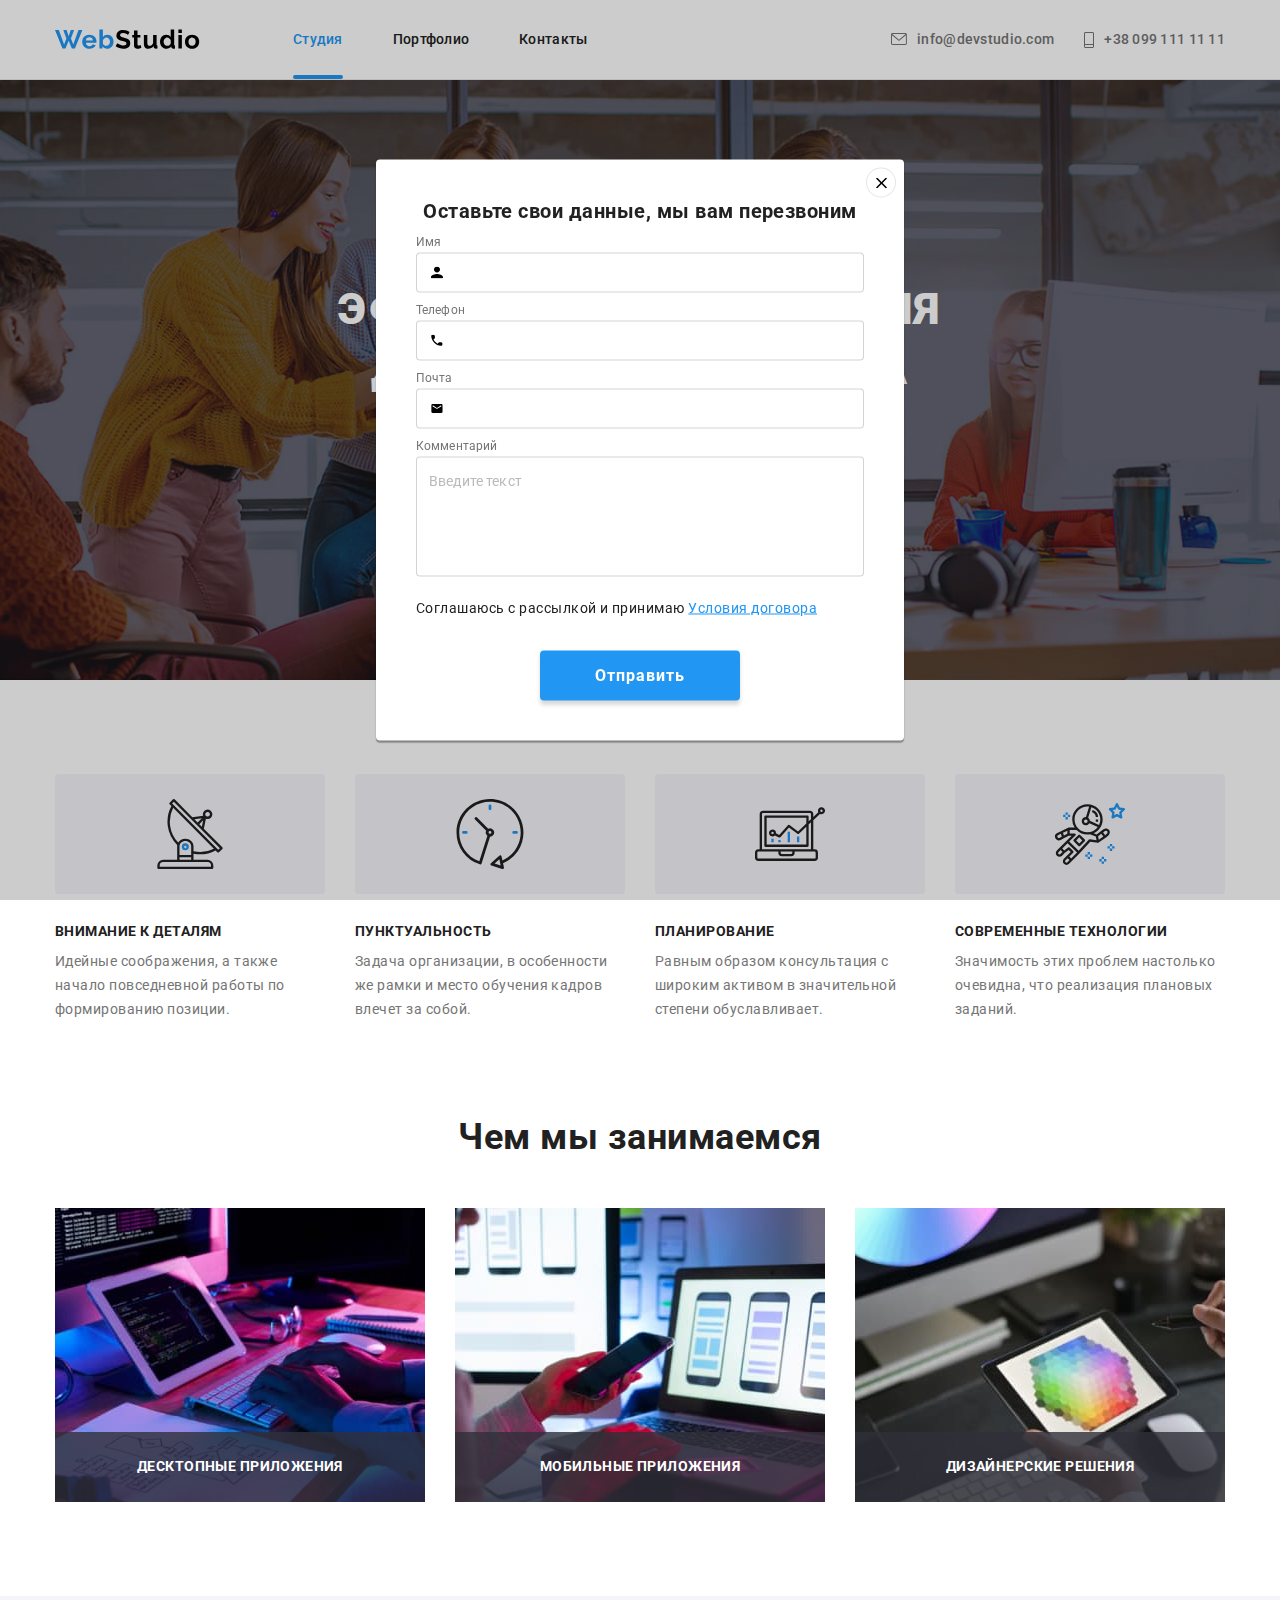
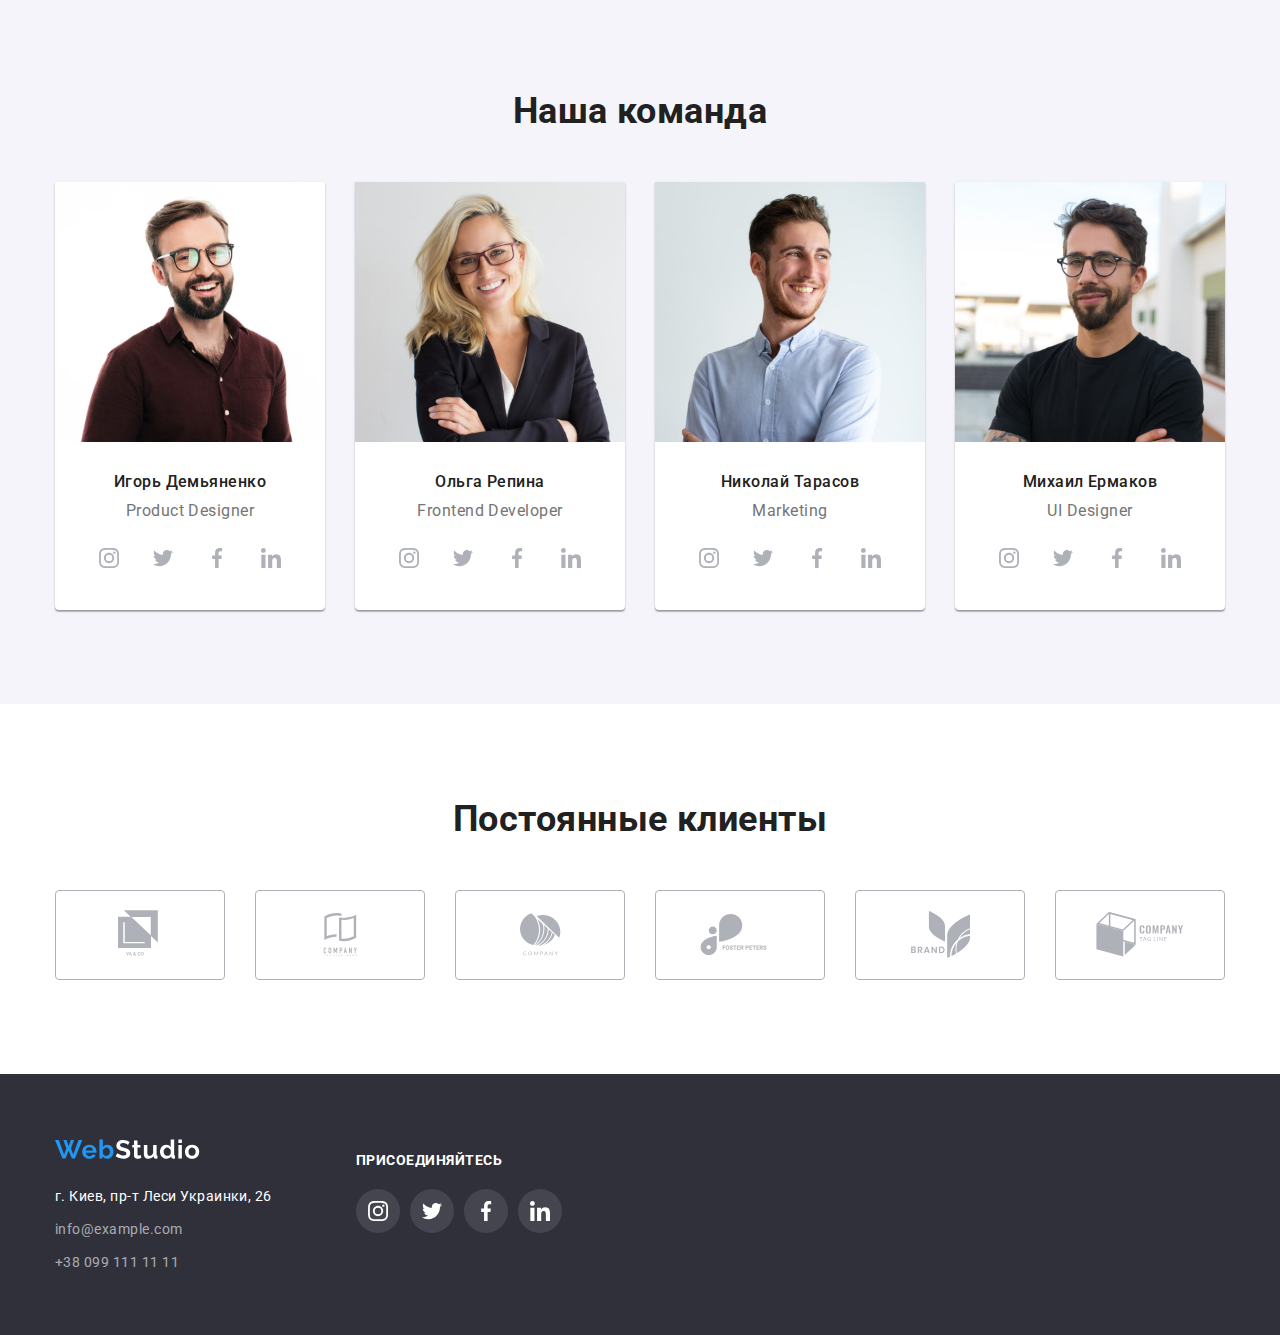
==== index.html @ e1941535 "вставил свгшки с фокусами и транзишинами" ====
<!DOCTYPE html>
<html lang="ru">
<!--HEAD-->

<head>

  <meta charset="UTF-8">
  <meta http-equiv="X-UA-Compatible" content="IE=edge">
  <meta name="viewport" content="width=device-width, initial-scale=1.0">
  <title>WebStudio</title>
  <link rel="preconnect" href="https://fonts.googleapis.com">
  <link rel="preconnect" href="https://fonts.gstatic.com" crossorigin>
  <link href="https://fonts.googleapis.com/css2?family=Raleway:wght@700&family=Roboto:wght@400;500;700;900&display=swap"
    rel="stylesheet">
  <link rel="stylesheet" href="https://cdnjs.cloudflare.com/ajax/libs/modern-normalize/1.1.0/modern-normalize.min.css">

  <link rel="stylesheet" href="./CSS/styles.css">
</head>

<body class="body">
  <!-- HEADER-->
  <header class="page-header">
    <div class="container page-header-container">

      <nav class="page-nav">

        <a class="link-logo" href="./index.html">
          <svg class="logo" width="145" height="31">
            <use href="./images/icons.svg#logo_header"></use>
          </svg>
        </a>
        <ul class="menu list">
          <li class="menu-item">
            <a class="menu-link link active" href="">Студия</a>
          </li>
          <li class="menu-item">
            <a class="menu-link link" href="./portfolio.html">Портфолио</a>
          </li>
          <li class="menu-item">
            <a class="menu-link link" href="">Контакты</a>
          </li>
        </ul>
      </nav>

      <ul class="list list-contacts">
        <li><a class="link link-mail" href="mailto:info@devstudio.com">
            <svg class="mail-icon" width="16" height="12">
              <use href="./images/icons.svg#mail_icon">
              </use>
            </svg> info@devstudio.com</a></li>
        <li><a class="link link-tel" href="tel:+380991111111">
            <svg class="tel-icon" width="10" height="16">
              <use href="./images/icons.svg#tel_icon">

              </use>
            </svg> +38 099 111 11 11</a></li>
      </ul>

    </div>
  </header>
  <!-- Main-->
  <main>
    <!-- HERO-->
    <section class="hero-section">
      <div class="container hero-container">
        <h1 class="hero-title">Эффективные решения<br> для вашего бизнеса</h1>
        <button class="modal-btn" type="button" data-modal-open>Заказать услугу</button>
      </div>
    </section>
    <!-- Особенности(features)-->
    <section class="section features">
      <div class="container features-container">
        <h2 class=" features-title">Особенности</h2>
        <ul class="list features-list">
          <li class="features-list-item">
            <div class="features-list-box">
              <svg width="70" height="70">
                <use href="./images/icons.svg#antenna">

                </use>
              </svg>
            </div>
            <h3 class="features-list-title">
              Внимание к деталям
            </h3>
            <p class="features-list-text">Идейные соображения, а также начало повседневной работы по формированию
              позиции.
            </p>
          </li>
          <li class="features-list-item">
            <div class="features-list-box">
              <svg width="70" height="70">
                <use href="./images/icons.svg#clock">

                </use>
              </svg>
            </div>
            <h3 class="features-list-title">
              Пунктуальность
            </h3>
            <p class="features-list-text">Задача организации, в особенности же рамки и место обучения кадров влечет за
              собой.</p>
          </li>
          <li class="features-list-item">
            <div class="features-list-box">
              <svg width="70" height="70">
                <use href="./images/icons.svg#diagram">

                </use>
              </svg>
            </div>
            <h3 class="features-list-title">
              Планирование
            </h3>
            <p class="features-list-text">Равным образом консультация с широким активом в значительной степени
              обуславливает.</p>
          </li>
          <li class="features-list-item">
            <div class="features-list-box">
              <svg width="70" height="70">
                <use href="./images/icons.svg#astronaut">

                </use>
              </svg>
            </div>
            <h3 class="features-list-title">
              Современные технологии
            </h3>
            <p class="features-list-text">Значимость этих проблем настолько очевидна, что реализация плановых заданий.
            </p>
          </li>
        </ul>
      </div>
    </section>
    <!-- Чем мы занимаемся-->
    <section class="section">
      <div class="container">
        <h2 class="section-title">Чем мы занимаемся</h2>

        <ul class="list work-list">
          <li class="work-list-item"><img src="./images/what_we_do1.jpg"
              alt="Оптимизация сайта под мобильные устройства" width="370" />
            <div class="work-list-img-thumb">
              <p>Десктопные приложения</p>
            </div>
          </li>
          <li class="work-list-item"><img src="./images/what_we_do2.jpg"
              alt="Дизайнер веб-интерфейса разрабатывают приложение для смартфонов" width="370" />
            <div class="work-list-img-thumb">
              <p>Мобильные приложения</p>
            </div>
          </li>
          <li class="work-list-item"><img src="./images/what_we_do3.jpg"
              alt="Художник веб-дизайна с работой над выбором цвета на графическом планшете" width="370" height="294" />
            <div class="work-list-img-thumb">
              <p>Дизайнерские решения</p>
            </div>
          </li>
        </ul>
      </div>
    </section>
    <!-- Наша команда-->
    <section class="section team-section">
      <div class="container">
        <h2 class="section-title">Наша команда</h2>
        <ul class="list team-list ">
          <li class="team-list-item">
            <img src="./images/Igor_Demianenko.jpg" alt="Игорь Демьяненко" width="270" />
            <div class="team-list-thumb">
              <h3 class="team-list-title">Игорь Демьяненко</h3>
              <p class="team-list-text" lang="en">Product Designer</p>
              <ul class="social-list list">
                <li class="soshial-list-item">
                  <a class="social-list-link" href="">
                    <svg class="social-list-icon" width="20" height="20">
                      <use href="./images/icons.svg#instagram">

                      </use>
                    </svg>
                  </a>
                </li>
                <li class="social-list-item">
                  <a class="social-list-link" href="">
                    <svg class="social-list-icon" width="20" height="20">
                      <use href="./images/icons.svg#twitter">

                      </use>
                    </svg>
                  </a>
                </li>
                <li class="social-list-item">
                  <a class="social-list-link" href="">
                    <svg class="social-list-icon" width="20" height="20">
                      <use href="./images/icons.svg#facebook">

                      </use>
                    </svg>
                  </a>
                </li>
                <li class="social-list-item">
                  <a class="social-list-link" href="">
                    <svg class="social-list-icon" width="20" height="20">
                      <use href="./images/icons.svg#linkedin">

                      </use>
                    </svg>
                  </a>
                </li>
              </ul>
            </div>
          </li>
          <li class="team-list-item"><img src="./images/Olga_Repina.jpg" alt="Ольга Репина" width="270" />
            <div class="team-list-thumb">
              <h3 class="team-list-title">Ольга Репина</h3>
              <p class="team-list-text" lang="en">Frontend Developer</p>
              <ul class="social-list list">
                <li class="soshial-list-item">
                  <a class="social-list-link link" href="">
                    <svg class="social-list-icon" width="20" height="20">
                      <use href="./images/icons.svg#instagram">

                      </use>
                    </svg>
                  </a>
                </li>
                <li class="social-list-item">
                  <a class="social-list-link " href="">
                    <svg class="social-list-icon" width="20" height="20">
                      <use href="./images/icons.svg#twitter">

                      </use>
                    </svg>
                  </a>
                </li>
                <li class="social-list-item">
                  <a class="social-list-link " href="">
                    <svg class="social-list-icon" width="20" height="20">
                      <use href="./images/icons.svg#facebook">

                      </use>
                    </svg>
                  </a>
                </li>
                <li class="social-list-item">
                  <a class="social-list-link " href="">
                    <svg class="social-list-icon" width="20" height="20">
                      <use href="./images/icons.svg#linkedin">

                      </use>
                    </svg>
                  </a>
                </li>
              </ul>
            </div>
          </li>
          <li class="team-list-item"><img src="./images/Nick_Tarasov.jpg" alt="Николай Тарасов" width="270" />
            <div class="team-list-thumb">
              <h3 class="team-list-title">Николай Тарасов</h3>
              <p class="team-list-text" lang="en">Marketing</p>
              <ul class="social-list list">
                <li class="soshial-list-item">
                  <a class="social-list-link" href="">
                    <svg class="social-list-icon" width="20" height="20">
                      <use href="./images/icons.svg#instagram">

                      </use>
                    </svg>
                  </a>
                </li>
                <li class="social-list-item">
                  <a class="social-list-link" href="">
                    <svg class="social-list-icon" width="20" height="20">
                      <use href="./images/icons.svg#twitter">

                      </use>
                    </svg>
                  </a>
                </li>
                <li class="social-list-item">
                  <a class="social-list-link" href="">
                    <svg class="social-list-icon" width="20" height="20">
                      <use href="./images/icons.svg#facebook">

                      </use>
                    </svg>
                  </a>
                </li>
                <li class="social-list-item">
                  <a class="social-list-link" href="">
                    <svg class="social-list-icon" width="20" height="20">
                      <use href="./images/icons.svg#linkedin">

                      </use>
                    </svg>
                  </a>
                </li>
              </ul>
            </div>
          </li>
          <li class="team-list-item"><img src="./images/Misha_Ermakov.jpg" alt="Михаил Ермаков" width="270" />
            <div class="team-list-thumb">
              <h3 class="team-list-title">Михаил Ермаков</h3>
              <p class="team-list-text" lang="en">UI Designer</p>
              <ul class="social-list list">
                <li class="soshial-list-item">
                  <a class="social-list-link" href="">
                    <svg class="social-list-icon" width="20" height="20">
                      <use href="./images/icons.svg#instagram">

                      </use>
                    </svg>
                  </a>
                </li>
                <li class="social-list-item">
                  <a class="social-list-link" href="">
                    <svg class="social-list-icon" width="20" height="20">
                      <use href="./images/icons.svg#twitter">

                      </use>
                    </svg>
                  </a>
                </li>
                <li class="social-list-item">
                  <a class="social-list-link" href="">
                    <svg class="social-list-icon" width="20" height="20">
                      <use href="./images/icons.svg#facebook">

                      </use>
                    </svg>
                  </a>
                </li>
                <li class="social-list-item">
                  <a class="social-list-link" href="">
                    <svg class="social-list-icon" width="20" height="20">
                      <use href="./images/icons.svg#linkedin">

                      </use>
                    </svg>
                  </a>
                </li>
              </ul>
            </div>
          </li>
        </ul>
      </div>
    </section>
    <!--Постоянные клиенты-->
    <section class="section">
      <div class="container">
        <h2 class="section-title">Постоянные клиенты</h2>
        <ul class="list clients-list">
          <li class="clients-list-item">
            <a class="clients-link" href="">
              <svg class="clients-icon" width="44" height="49">
                <use href="./images/icons.svg#client_one"></use>
              </svg>
            </a>
          </li>
          <li>
            <a class="clients-link" href="">
              <svg class="clients-icon" width="41" height="43">
                <use href="./images/icons.svg#client_two"></use>
              </svg>
            </a>
          </li>
          <li>
            <a class="clients-link" href="">
              <svg class="clients-icon" width="41" height="43">
                <use href="./images/icons.svg#client_three"></use>
              </svg>
            </a>
          </li>
          <li>
            <a class="clients-link" href="">
              <svg class="clients-icon" width="80" height="42">
                <use href="./images/icons.svg#client_four"></use>
              </svg>
            </a>
          </li>
          <li><a class="clients-link" href="">
              <svg class="clients-icon" width="59" height="47">
                <use href="./images/icons.svg#client_five"></use>
              </svg>
            </a></li>
          <li><a class="clients-link" href="">
              <svg class="clients-icon" width="88" height="45">
                <use href="./images/icons.svg#client_six"></use>
              </svg>
            </a></li>
        </ul>

      </div>
    </section>

    <!-- Footer-->
    <footer class="footer-section">
      <div class="container footer-container">
        <div class="footer-left">
          <a class="footer-logo link-logo" href="./index.html">
            <svg class="logo" width="145" height="31">
              <use href="./images/icons.svg#logo_footer"></use>
            </svg>
          </a>
          <address class="adress">
            <ul class="list ">
              <li class="footer-list-item"><a class="link map " href="https://goo.gl/maps/AcnR4fPmc63in2pY8"
                  target="_blank" rel="noreferrer noopener">г.
                  Киев, пр-т
                  Леси Украинки,
                  26</a></li>
              <li class="footer-list-item"><a class="link footer-link"
                  href="mailto:info@example.com">info@example.com</a>
              </li>
              <li class="footer-list-item"><a class="link footer-link" href="tel:+380991111111">+38 099 111 11 11</a>
              </li>
            </ul>
          </address>
        </div>

        <div class="footer-right">
          <p class="footer-right-text">присоединяйтесь</p>
          <ul class="social-list list">
            <li class="soshial-list-item">
              <a class="social-list-link footer-social-list-link" href="">
                <svg class="social-list-icon footer-social-list-icon" width="20" height="20">
                  <use href="./images/icons.svg#instagram">

                  </use>
                </svg>
              </a>
            </li>
            <li class="social-list-item">
              <a class="social-list-link footer-social-list-link" href="">
                <svg class="social-list-icon footer-social-list-icon" width="20" height="20">
                  <use href="./images/icons.svg#twitter">

                  </use>
                </svg>
              </a>
            </li>
            <li class="social-list-item">
              <a class="social-list-link footer-social-list-link" href="">
                <svg class="social-list-icon footer-social-list-icon" width="20" height="20">
                  <use href="./images/icons.svg#facebook">

                  </use>
                </svg>
              </a>
            </li>
            <li class="social-list-item">
              <a class="social-list-link footer-social-list-link" href="">
                <svg class="social-list-icon footer-social-list-icon" width="20" height="20">
                  <use href="./images/icons.svg#linkedin">

                  </use>
                </svg>
              </a>
            </li>
          </ul>


        </div>
      </div>
    </footer>
  </main>
  <!--=================FORM====================-->
  <div class="backdrop is-hidden" data-modal>
    <div class="modal">
      <button type="button" class="modal-close-btn" data-modal-close>
        <svg class="modal-close-btn-icon" width="11" height="11">
          <use href="./images/icons.svg#close-modal"></use>
        </svg>
      </button>
      <p class="modal-form-main-text">Оставьте свои данные, мы вам перезвоним</p>

      <form class="modal-form">
        <label class="modal-form-field">
          <span class="modal-form-input-description">Имя</span>
          <span class="modal-form-input-wrapper"><input type="text" name="user_name" class="modal-form-input" required
              pattern="[a-zA-Zа-яА-Я]+" minlength="2">
            <svg class="modal-user-name-icon" width="12" height="12">
              <use href="./images/icons.svg#user-name"></use>
            </svg>
          </span>
        </label>
        <label class="modal-form-field">
          <span class="modal-form-input-description">Телефон</span>
          <span class="modal-form-input-wrapper"><input type="text" name="user_phone" class="modal-form-input" required
              pattern="[0-9]{3}-[0-9]{3}-[0-9]{2}-[0-9]{2}" title="xxx-xxx-xx-xx">
            <svg class="modal-user-name-icon" width="12" height="12">
              <use href="./images/icons.svg#tel-modal"></use>
            </svg></span>
        </label>
        <label class="modal-form-field">
          <span class="modal-form-input-description">Почта</span>
          <span class="modal-form-input-wrapper"><input type="text" name="mail" class="modal-form-input">
            <svg class="modal-user-name-icon" width="12" height="12">
              <use href="./images/icons.svg#mail-modal"></use>
            </svg></span>
        </label>
        <label class="modal-form-field comment-field">
          <span class="modal-form-input-description">Комментарий</span>
          <textarea class="comment-field-area" name="user_message" placeholder="Введите текст"></textarea>
        </label>
        <input type="checkbox" id="user-policy" name="user-policy" class="modal-form-check visually-hidden">
        <label for="user-policy" class="modal-form-check-discription">Соглашаюсь с рассылкой и принимаю
          <a class="user-policy-link" href="">Условия договора</a> </label>
        <div class="modal-form-btn-wrapper">
          <button type="submit" class="modal-form-submit modal-btn">Отправить</button>
        </div>

      </form>
    </div>
  </div>




  <!--=================FORM====================-->
  <script src="./JS/modal.js"></script>
</body>

</html>
---- CSS/styles.css ----
:root {
  --primary-text-color: #212121;
  --acent-color: #2196f3;
  --secondary-text-color: #757575;
  --white-color: #ffffff;
  --background-color: #2f303a;
  --footer-link-color: rgba(255, 255, 255, 0.6);
  --nav-button-bg-color: #f5f4fa;
  --portfolio-thumb-border-color: #eeeeee;
  --team-social-list-and-cliends-icon-color: #afb1b8;
  --portfolio-overlay-background: rgba(33, 150, 243, 0.9);
  --transition-delay-and-duration: 250ms cubic-bezier(0.4, 0, 0.2, 1);
}

h1,
h2,
h3,
h4,
p {
  margin-top: 0;
  margin-bottom: 0;
}

*::before,
*::after {
  box-sizing: inherit;
}

ul,
ol {
  margin-top: 0;
  margin-bottom: 0;
  padding-left: 0;
}

/* Но в домашке так делать не разрешается*/
img {
  display: block;
}

.container {
  width: 1200px;
  margin-left: auto;
  margin-right: auto;
  padding-left: 15px;
  padding-right: 15px;
}

.body {
  font-family: 'Roboto', sans-serif;
  color: var(--primary-text-color);
  letter-spacing: 0.03em;
}

button {
  cursor: pointer;
}

/*Сброс стилей для ссылок */
.link,
.link-logo {
  text-decoration: none;
  transition: color var(--transition-delay-and-duration);
}

/*Сброс стилей для списков*/
.list {
  list-style: none;
}

/*======================COMPONENTS==========================*/

.section {
  padding-top: 94px;
  padding-bottom: 94px;
}

.section-title {
  font-weight: 700;
  font-size: 36px;
  line-height: 1.17;
  text-align: center;
  margin-bottom: 50px;
}

.features-list-title,
.team-list-title {
  margin-bottom: 10px;
}

/*Логотип*/
.link-logo {
  width: 145px;
  height: 31px;
}

.section {
  padding-top: 94px;
  padding-bottom: 94px;
}

.adress {
  font-style: normal;
}
.visually-hidden {
  position: absolute;
  width: 1px;
  height: 1px;
  margin: -1px;
  padding: 0;
  overflow: hidden;
  border: 0;
  clip: rect(0 0 0 0);
}
/*======================/COMPONENTS==========================*/

/*======================HEADER========================*/
.page-header {
  border-bottom: 1px solid #ececec;
  padding-top: 24px;
  padding-bottom: 24px;
}

.page-header-container {
  display: flex;
  align-items: center;
  justify-content: space-between;
}

.page-nav {
  display: flex;
  align-items: center;
}

.menu {
  display: flex;
  align-items: center;
}

.list-contacts {
  display: flex;
  align-items: center;
}

.page-nav .link-logo {
  margin-right: 93px;
}

.menu-item:not(:last-child) {
  margin-right: 50px;
}

.menu-link,
.link-mail,
.link-tel {
  font-weight: 500;
  font-size: 14px;
  line-height: 1.14;
  letter-spacing: 0.02em;
  color: inherit;
}

.link-mail,
.link-tel {
  display: flex;
  align-items: center;
  column-gap: 10px;
  color: var(--secondary-text-color);
}

.mail-icon,
.tel-icon {
  fill: currentColor;
}

.link-mail {
  margin-right: 30px;
}

.page-header-container .link:hover,
.page-header-container .link:focus {
  color: var(--acent-color);
}

.active {
  color: var(--acent-color);
  display: block;
  position: relative;
}

.active::after {
  position: absolute;
  display: block;
  content: '';
  width: 100%;
  height: 4px;
  bottom: 0px;
  left: 0px;
  transform: translateY(32px);
  border-radius: 2px;
  background-color: var(--acent-color);
}

/*========================HERO============================*/
.hero-section {
  background-color: #c4c4c4;
  padding-top: 200px;
  padding-bottom: 200px;
  max-width: 1600px;
  margin: 0 auto;
  background-image: linear-gradient(rgba(47, 48, 58, 0.4), rgba(47, 48, 58, 0.4)),
    url(../images/hero-img.jpg);
  background-repeat: no-repeat;
  background-position: center;
  background-size: cover;
}

.hero-title {
  font-weight: 900;
  font-size: 44px;
  line-height: 1.36;
  text-align: center;
  letter-spacing: 0.06em;
  text-transform: uppercase;
  color: var(--white-color);
  margin-bottom: 30px;
}

.modal-btn {
  display: block;
  margin: 0px auto;
  padding-left: 10px;
  padding-right: 10px;
  padding-top: 10px;
  padding-bottom: 10px;
  min-width: 200px;
  min-height: 50px;
  border: none;
  font-weight: 700;
  font-size: 16px;
  line-height: 1.88;
  letter-spacing: 0.06em;
  color: var(--white-color);
  background-color: var(--acent-color);
  box-shadow: 0px 4px 4px rgba(0, 0, 0, 0.15);
  border-radius: 4px;
  transition: background-color var(--transition-delay-and-duration);
}

.modal-btn:hover,
.modal-btn:focus {
  background-color: #188ce8;
}

/*========================/HERO============================*/

/*=========Особенности(features)=========*/
.features {
  padding-top: 94px;
  padding-bottom: 0px;
}

/*скрываем заголовок */
.features-title {
  position: absolute;
  top: -999999em;
  left: auto;
  width: 1px;
  height: 1px;
  overflow: hidden;
}

.features-list {
  display: flex;
  /*justify-content: space-between;*/
  flex-wrap: wrap;
  gap: 30px;
}

.features-list-box {
  display: flex;
  justify-content: center;
  align-items: center;
  width: 270px;
  height: 120px;
  background-color: #f5f4fa;
  border-radius: 4px;
  margin-bottom: 30px;
}

.features-list-item {
  /* width: 270px;*/
  width: calc((100% - 90px) / 4);
}

/*.features-list-item:not(:last-child) {
    margin-right: 30px;
}*/

.features-list-title {
  font-weight: 700;
  font-size: 14px;
  line-height: 1.14;
  text-transform: uppercase;
}

.features-list-text {
  font-size: 14px;
  line-height: 1.71;
  /* or 171% */
  color: var(--secondary-text-color);
}

/*=========/Особенности(features)=========*/

/*=========Чем мы занимаемся=========*/
.work-list {
  display: flex;
  /* как вариант можно использовать justify-content: space-between;*/
  gap: 30px;
  flex-wrap: wrap;
}

.work-list-item {
  position: relative;
}

.work-list-img-thumb {
  position: absolute;
  width: 370px;
  height: 70px;
  padding-top: 27px;
  padding-bottom: 27px;
  background: rgba(47, 48, 58, 0.8);
  transform: translateY(-100%);
  font-weight: 700;
  font-size: 14px;
  line-height: 1.14;
  text-align: center;
  letter-spacing: 0.03em;
  text-transform: uppercase;
  color: var(--white-color);
}

/*=========/Чем мы занимаемся=========*/

/*=========Наша команда(Team)=========*/
.team-section {
  background: #f5f4fa;
}

.team-list {
  display: flex;
  flex-wrap: wrap;
  /*перенос элементов, если 
    еще будут добавляться карточки с работниками*/
  column-gap: 30px;
}

.team-list-title {
  font-weight: 500;
  font-size: 16px;
  line-height: 1.19;
  text-align: center;
}

.team-list-thumb {
  padding: 30px 10px;
  /*Поставил левый и правый паддинг, чтобы текст не 
    прилипал к краям блока*/
}

.team-list-item {
  background: #ffffff;
  width: calc((100% - 90px) / 4);
  box-shadow: 0px 1px 3px rgba(0, 0, 0, 0.12), 0px 1px 1px rgba(0, 0, 0, 0.14),
    0px 2px 1px rgba(0, 0, 0, 0.2);
  border-radius: 0px 0px 4px 4px;
  /* Надо задавать ширину флекс елементам,
    calc((100% - кол-во_зазоров_в_строке * значение_одного_зазора) 
    / кол-во_элементов_в_строке)*/
}

.team-list-text {
  font-size: 16px;
  line-height: 1.19;
  text-align: center;
  margin-bottom: 16px;

  color: var(--secondary-text-color);
}

.social-list {
  display: flex;
  justify-content: center;
  column-gap: 10px;
}

.social-list-link {
  display: flex;
  width: 44px;
  height: 44px;
  border-radius: 50%;
  background-color: var(--white-color);
  justify-content: center;
  align-items: center;
  transition: background-color var(--transition-delay-and-duration);
}

.social-list-link:hover,
.social-list-link:focus {
  background-color: var(--acent-color);
}

.social-list-icon {
  fill: var(--team-social-list-and-cliends-icon-color);
  transition: fill var(--transition-delay-and-duration);
}

.social-list-link:hover .social-list-icon,
.social-list-link:focus .social-list-icon {
  fill: var(--white-color);
}

/*=========/Наша команда(Team)=========*/
/*============Постоянные клиенты=========*/
.clients-list {
  display: flex;
  justify-content: center;
  column-gap: 30px;
  flex-wrap: wrap;
}

.clients-link {
  display: flex;
  justify-content: center;
  align-items: center;
  width: 170px;
  height: 90px;
  border: 1px solid var(--team-social-list-and-cliends-icon-color);
  border-radius: 4px;
  color: var(--team-social-list-and-cliends-icon-color);
  transition: border-color var(--transition-delay-and-duration),
    color var(--transition-delay-and-duration);
}

.clients-icon {
  fill: currentColor;
}

.clients-link:hover,
.clients-link:focus {
  border-color: var(--acent-color);
  color: var(--acent-color);
}

/*===========Footer=================*/
.footer-section {
  background-color: var(--background-color);
  padding-top: 60px;
  padding-bottom: 60px;
}

.footer-container {
  display: flex;
  column-gap: 70px;
  align-items: baseline;
}

.footer-left {
  min-width: 231px;
}

.footer-logo {
  display: block;
  margin-bottom: 20px;
  width: 145px;
  height: 31px;
}

.footer-list-item:not(:last-child) {
  margin-bottom: 9px;
}

.map,
.footer-link {
  font-size: 14px;
  line-height: 1.71;
  color: var(--white-color);
}

.footer-link {
  color: var(--footer-link-color);
}

.map:focus,
.map:hover {
  color: var(--acent-color);
}

.footer-link:hover,
.footer-link:focus {
  color: var(--acent-color);
}

.footer-right-text {
  font-weight: 700;
  font-size: 14px;
  line-height: 1.14;
  text-transform: uppercase;
  color: var(--white-color);
  margin-bottom: 20px;
}

.footer-social-list-link {
  background-color: rgba(255, 255, 255, 0.1);
}

.footer-social-list-icon {
  fill: var(--white-color);
}

/*===========/Footer=================*/

/*=====================================Portfolio============================================*/
/*Заголовок будет скрыт, поэтому применил параметры с Н1 главной страницы*/
/*скрываем заголовок */

.main-title {
  position: absolute;
  top: -999999em;
  left: auto;
  width: 1px;
  height: 1px;
  overflow: hidden;
}

/*=====================Кнопки портфолио=====================*/
.button-list {
  display: flex;
  justify-content: center;
  column-gap: 8px;
}

.nav-btn {
  /*display: block;*/
  font-family: 'Roboto', sans-serif;
  font-weight: 500;
  font-size: 16px;
  line-height: 1.63;
  text-align: center;
  cursor: pointer;
  color: var(--primary-text-color);
  background-color: var(--nav-button-bg-color);
  border-radius: 4px;
  border: none;
  padding: 6px 22px;
  transition: color var(--transition-delay-and-duration),
    background-color var(--transition-delay-and-duration);
}

.nav-btn:focus,
.nav-btn:hover {
  color: var(--white-color);
  background-color: var(--acent-color);
  box-shadow: 0px 3px 1px rgba(0, 0, 0, 0.1), 0px 1px 2px rgba(0, 0, 0, 0.08),
    0px 2px 2px rgba(0, 0, 0, 0.12);
}

.nav-btn-active {
  background-color: var(--acent-color);
  color: var(--white-color);
}

.button-list {
  margin-bottom: 50px;
}

/*=========================Выполненные проекты=========================*/

.portfolio-list {
  display: flex;
  flex-wrap: wrap;
  gap: 30px;
}

.portfolio-list-item {
  width: calc((100% - 60px) / 3);
}

.portfolio-list-link {
  display: block;
}

.portfolio-list-link:hover,
.portfolio-list-link:focus {
  box-shadow: 0px 1px 1px rgba(0, 0, 0, 0.12), 0px 4px 4px rgba(0, 0, 0, 0.06),
    1px 4px 6px rgba(0, 0, 0, 0.16);
}

.portfolio-list-title {
  font-weight: 700;
  font-size: 18px;
  line-height: 2;
  letter-spacing: 0.06em;
  margin-bottom: 4px;
  color: var(--primary-text-color);
}

.portfolio-list-text {
  font-size: 16px;
  line-height: 1.88;
  color: var(--secondary-text-color);
}

.portfolio-img-thumb {
  padding-left: 23px;
  padding-right: 23px;
  padding-top: 20px;
  padding-bottom: 19px;
  border: 1px solid var(--portfolio-thumb-border-color);
  border-top: none;
}

/*================Overlay=====================*/
.portfolio-wrapper {
  position: relative;
  overflow: hidden;
}

.overlay {
  position: absolute;
  top: 0px;
  left: 0px;
  width: 100%;
  height: 100%;
  transform: translate(0, 100%);
  transition: transform var(--transition-delay-and-duration);
  color: var(--white-color);
  background-color: var(--portfolio-overlay-background);
  font-size: 18px;
  line-height: 1.56;
  letter-spacing: 0.03em;
  padding: 63px 24px;
}

.portfolio-list-link:focus .overlay,
.portfolio-list-link:hover .overlay {
  transform: translateY(0%);
}

/*===========/Portfolio=================*/
/*===============MODAL WINDOW==============*/
.backdrop {
  position: fixed;
  z-index: 100;
  top: 0px;
  left: 0px;
  width: 100%;
  height: 100%;
  background-color: rgba(0, 0, 0, 0.2);
  transition: visibility var(--transition-delay-and-duration),
    opacity var(--transition-delay-and-duration);
}

/*.backdrop.is-hidden {
    opacity: 0;
    visibility: hidden;
    pointer-events: none;
}
*/
.modal {
  position: absolute;
  top: 50%;
  left: 50%;
  transform: translate(-50%, -50%);
  width: 528px;
  height: 581px;
  background-color: #ffffff;
  box-shadow: 0px 1px 3px rgba(0, 0, 0, 0.12), 0px 1px 1px rgba(0, 0, 0, 0.14),
    0px 2px 1px rgba(0, 0, 0, 0.2);
  border-radius: 4px;
  padding: 40px 40px;
}

.modal-close-btn {
  position: absolute;
  top: 8px;
  right: 8px;
  display: flex;
  justify-content: center;
  align-items: center;
  width: 30px;
  height: 30px;
  padding: 0;
  background: #ffffff;
  border: 1px solid rgba(0, 0, 0, 0.1);
  border-radius: 50%;
}

.modal-close-btn-icon {
  transition: fill var(--transition-delay-and-duration);
}

.modal-close-btn:focus .modal-close-btn-icon,
.modal-close-btn:hover .modal-close-btn-icon {
  fill: var(--acent-color);
}
.modal-form-main-text {
  font-weight: 700;
  font-size: 20px;
  line-height: 1.15;
  text-align: center;
  color: var(--primary-text-color);
  margin-bottom: 12px;
}
.modal-form {
  display: flex;
  flex-direction: column;
}
.modal-form-field {
  margin-bottom: 10px;
}
.modal-form-input {
  width: 100%;
  height: 40px;
  border: 1px solid rgba(33, 33, 33, 0.2);
  border-radius: 4px;
  padding-left: 42px;
  font-size: 16px;

  transition: border-color var(--transition-delay-and-duration);
}
.modal-form-input:focus {
  border-color: var(--acent-color);
  outline: none;
}
.modal-form-input-wrapper {
  display: block;
  position: relative;
}
.modal-user-name-icon {
  display: block;
  position: absolute;
  top: 50%;
  left: 15px;
  transform: translate(0, -50%);
  transition: fill var(--transition-delay-and-duration);
}
.modal-form-input:focus + .modal-user-name-icon {
  fill: var(--acent-color);
}
.modal-form-input-description {
  display: block;
  font-size: 12px;
  line-height: 1.17;
  letter-spacing: 0.01em;
  color: var(--secondary-text-color);
  margin-bottom: 4px;
}
.comment-field {
  margin-bottom: 20px;
}
.comment-field-area {
  display: block;
  width: 100%;
  height: 120px;
  padding: 16px 12px;
  font-size: 14px;
  line-height: 1.14;
  letter-spacing: 0.01em;
  border: 1px solid rgba(33, 33, 33, 0.2);
  border-radius: 4px;
  color: var(--secondary-text-color);
  resize: none;
  transition: border-color var(--transition-delay-and-duration);
}
.comment-field-area::placeholder {
  color: rgba(117, 117, 117, 0.5);
}
.comment-field-area:focus {
  border-color: var(--acent-color);
  outline: none;
}
.modal-form-check-discription {
  font-size: 14px;
  line-height: 1.71;
  margin-bottom: 30px;
  cursor: pointer;
}
.user-policy-link {
  color: var(--acent-color);
}

/*====================FORM========================*/
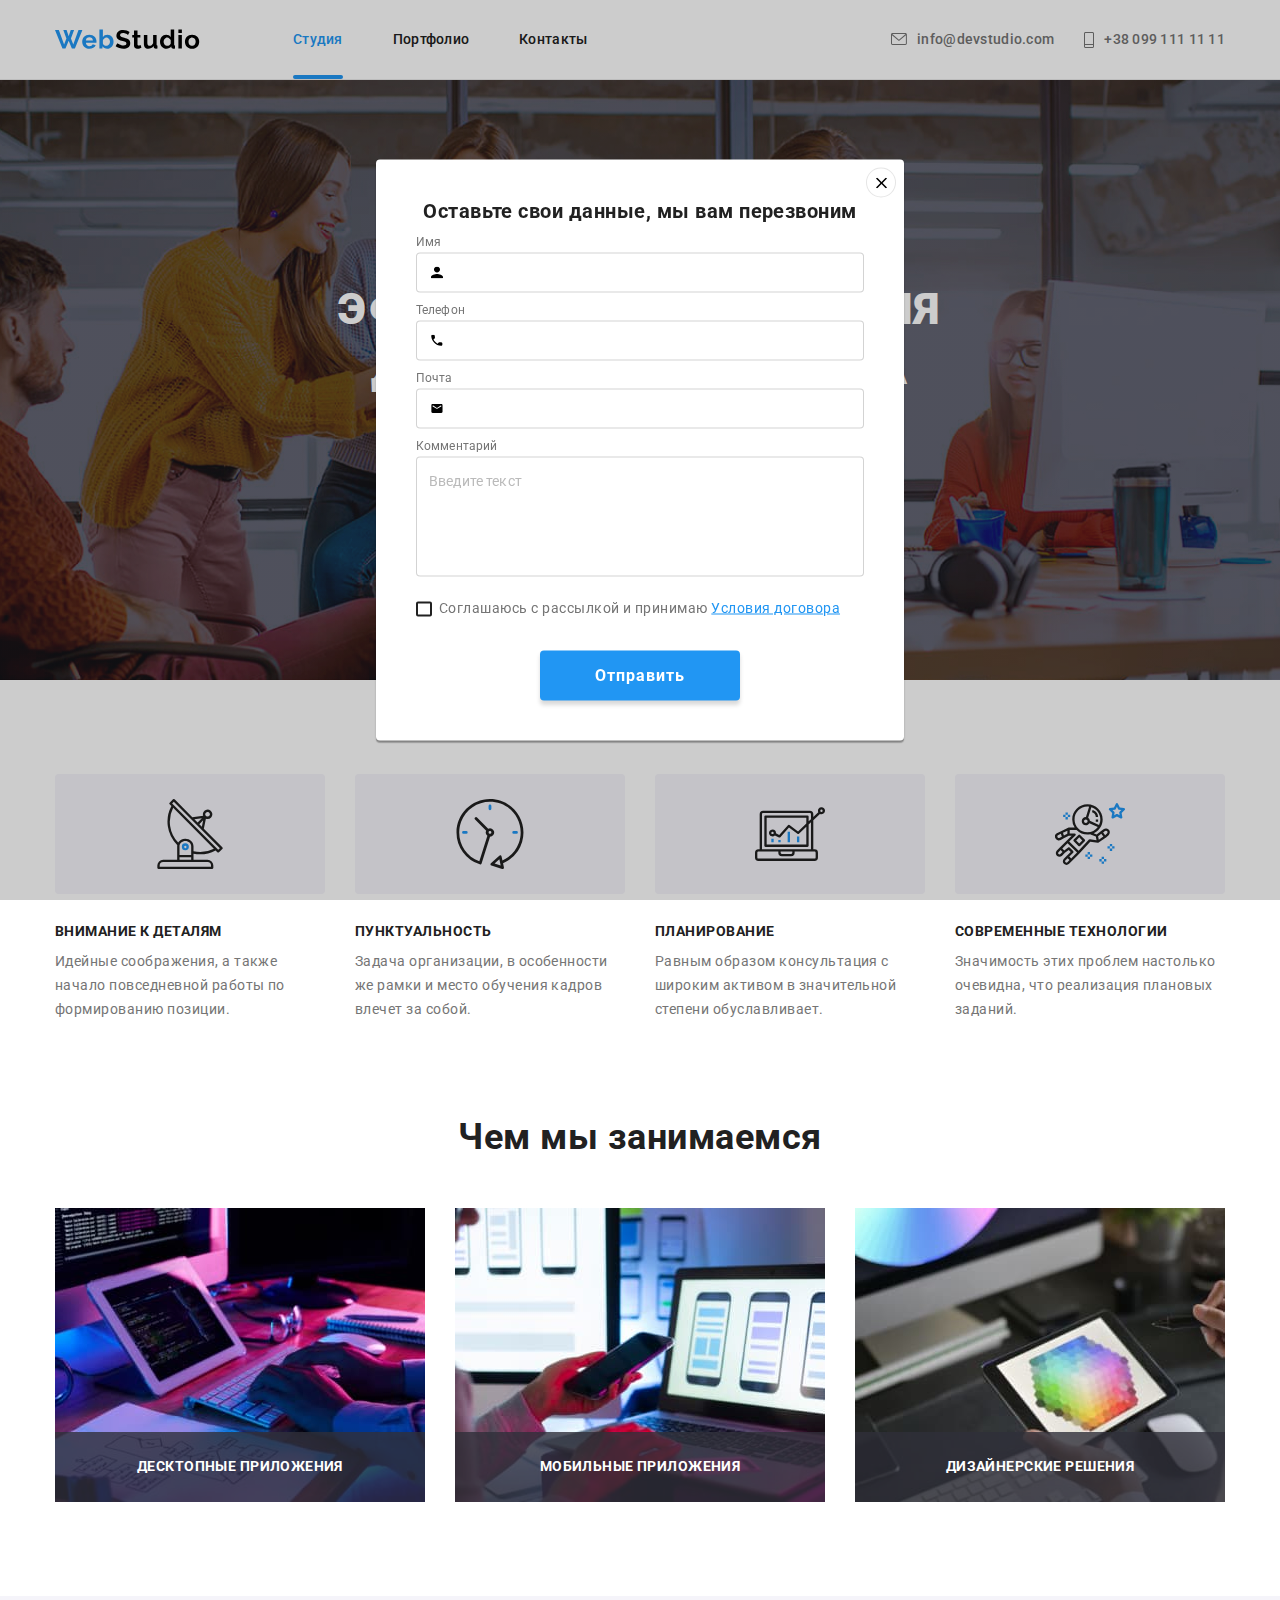
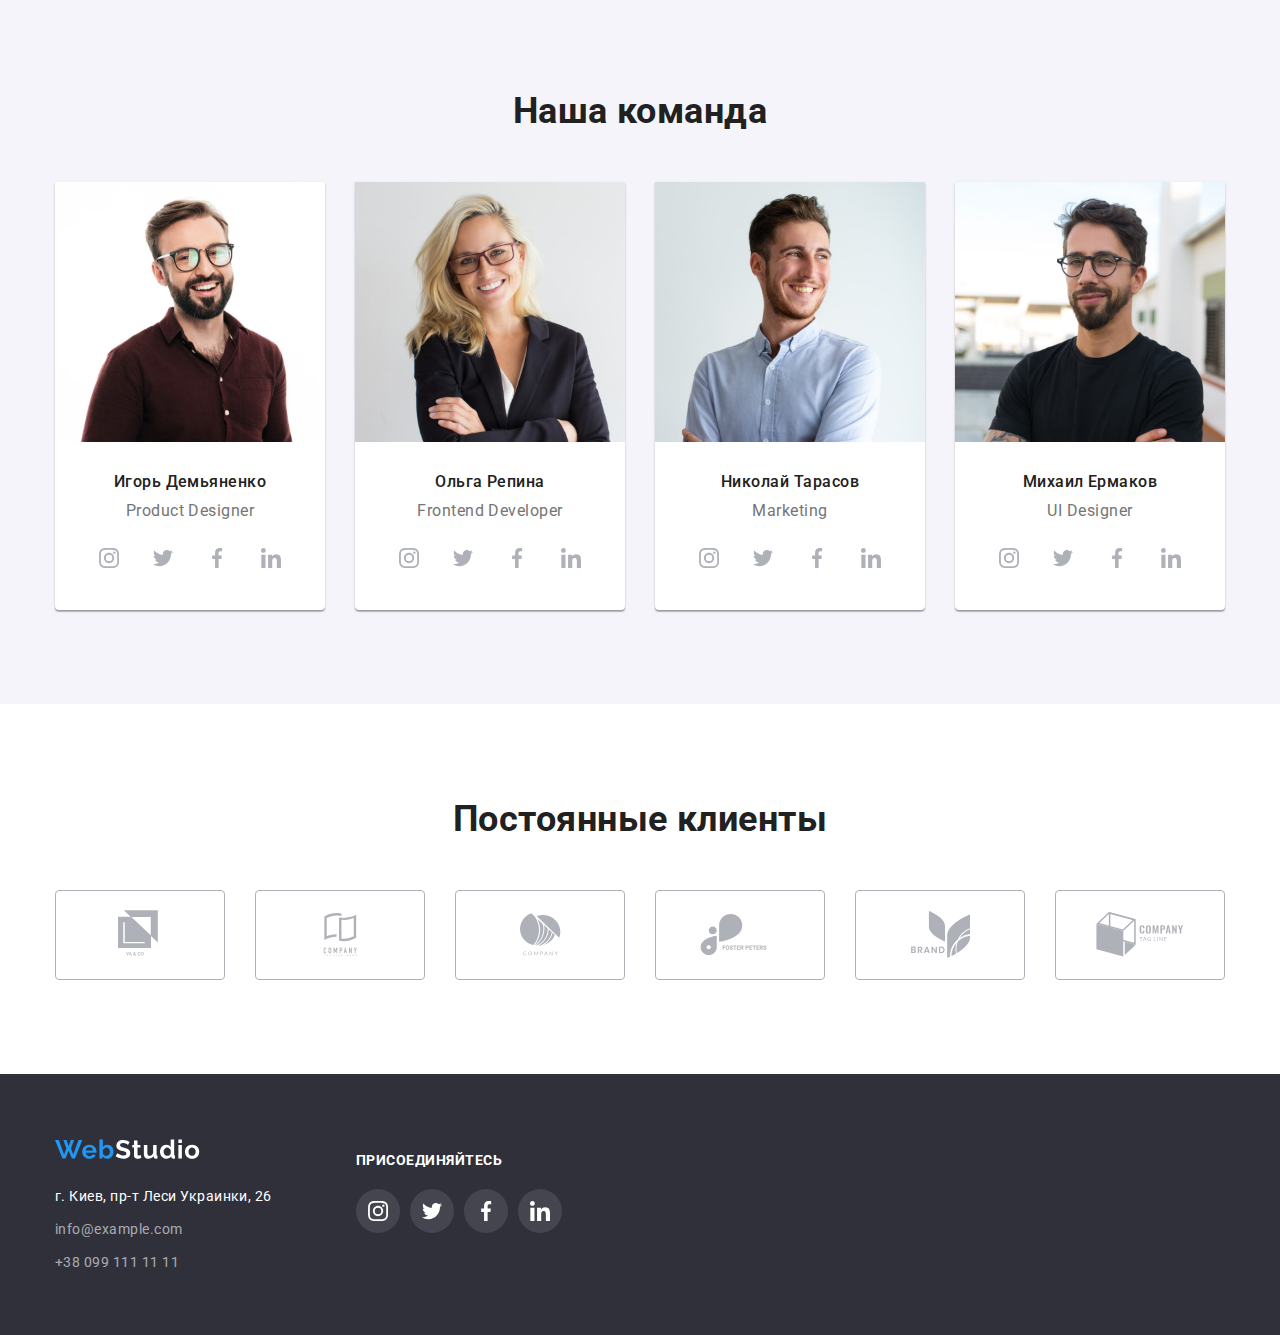
==== commit 2ac98c01: "модальную форму доделал" ====
--- a/index.html
+++ b/index.html
@@ -485,7 +485,8 @@
         </label>
         <label class="modal-form-field">
           <span class="modal-form-input-description">Телефон</span>
-          <span class="modal-form-input-wrapper"><input type="text" name="user_phone" class="modal-form-input" required
+          <span class="modal-form-input-wrapper">
+            <input type="text" name="user_phone" class="modal-form-input" required
               pattern="[0-9]{3}-[0-9]{3}-[0-9]{2}-[0-9]{2}" title="xxx-xxx-xx-xx">
             <svg class="modal-user-name-icon" width="12" height="12">
               <use href="./images/icons.svg#tel-modal"></use>
@@ -503,7 +504,7 @@
           <textarea class="comment-field-area" name="user_message" placeholder="Введите текст"></textarea>
         </label>
         <input type="checkbox" id="user-policy" name="user-policy" class="modal-form-check visually-hidden">
-        <label for="user-policy" class="modal-form-check-discription">Соглашаюсь с рассылкой и принимаю
+        <label for="user-policy" class="modal-form-check-discription">Соглашаюсь с рассылкой и принимаю&nbsp;
           <a class="user-policy-link" href="">Условия договора</a> </label>
         <div class="modal-form-btn-wrapper">
           <button type="submit" class="modal-form-submit modal-btn">Отправить</button>
--- a/CSS/styles.css
+++ b/CSS/styles.css
@@ -783,10 +783,31 @@
   outline: none;
 }
 .modal-form-check-discription {
+  display: flex;
+  align-items: center;
   font-size: 14px;
   line-height: 1.71;
   margin-bottom: 30px;
   cursor: pointer;
+  color: var(--secondary-text-color);
+}
+.modal-form-check-discription::before {
+  display: block;
+  content: '';
+  width: 16px;
+  height: 15px;
+  border: 2px solid var(--primary-text-color);
+  border-radius: 2px;
+  cursor: pointer;
+  margin-right: 7px;
+}
+.modal-form-check:checked + .modal-form-check-discription::before {
+  background-color: var(--acent-color);
+  border: 2px solid var(--acent-color);
+  background-image: url(/images/modal_form_user_policy_check.svg);
+}
+.modal-form-check:focus + .modal-form-check-discription::before {
+  outline: 1px solid var(--acent-color);
 }
 .user-policy-link {
   color: var(--acent-color);
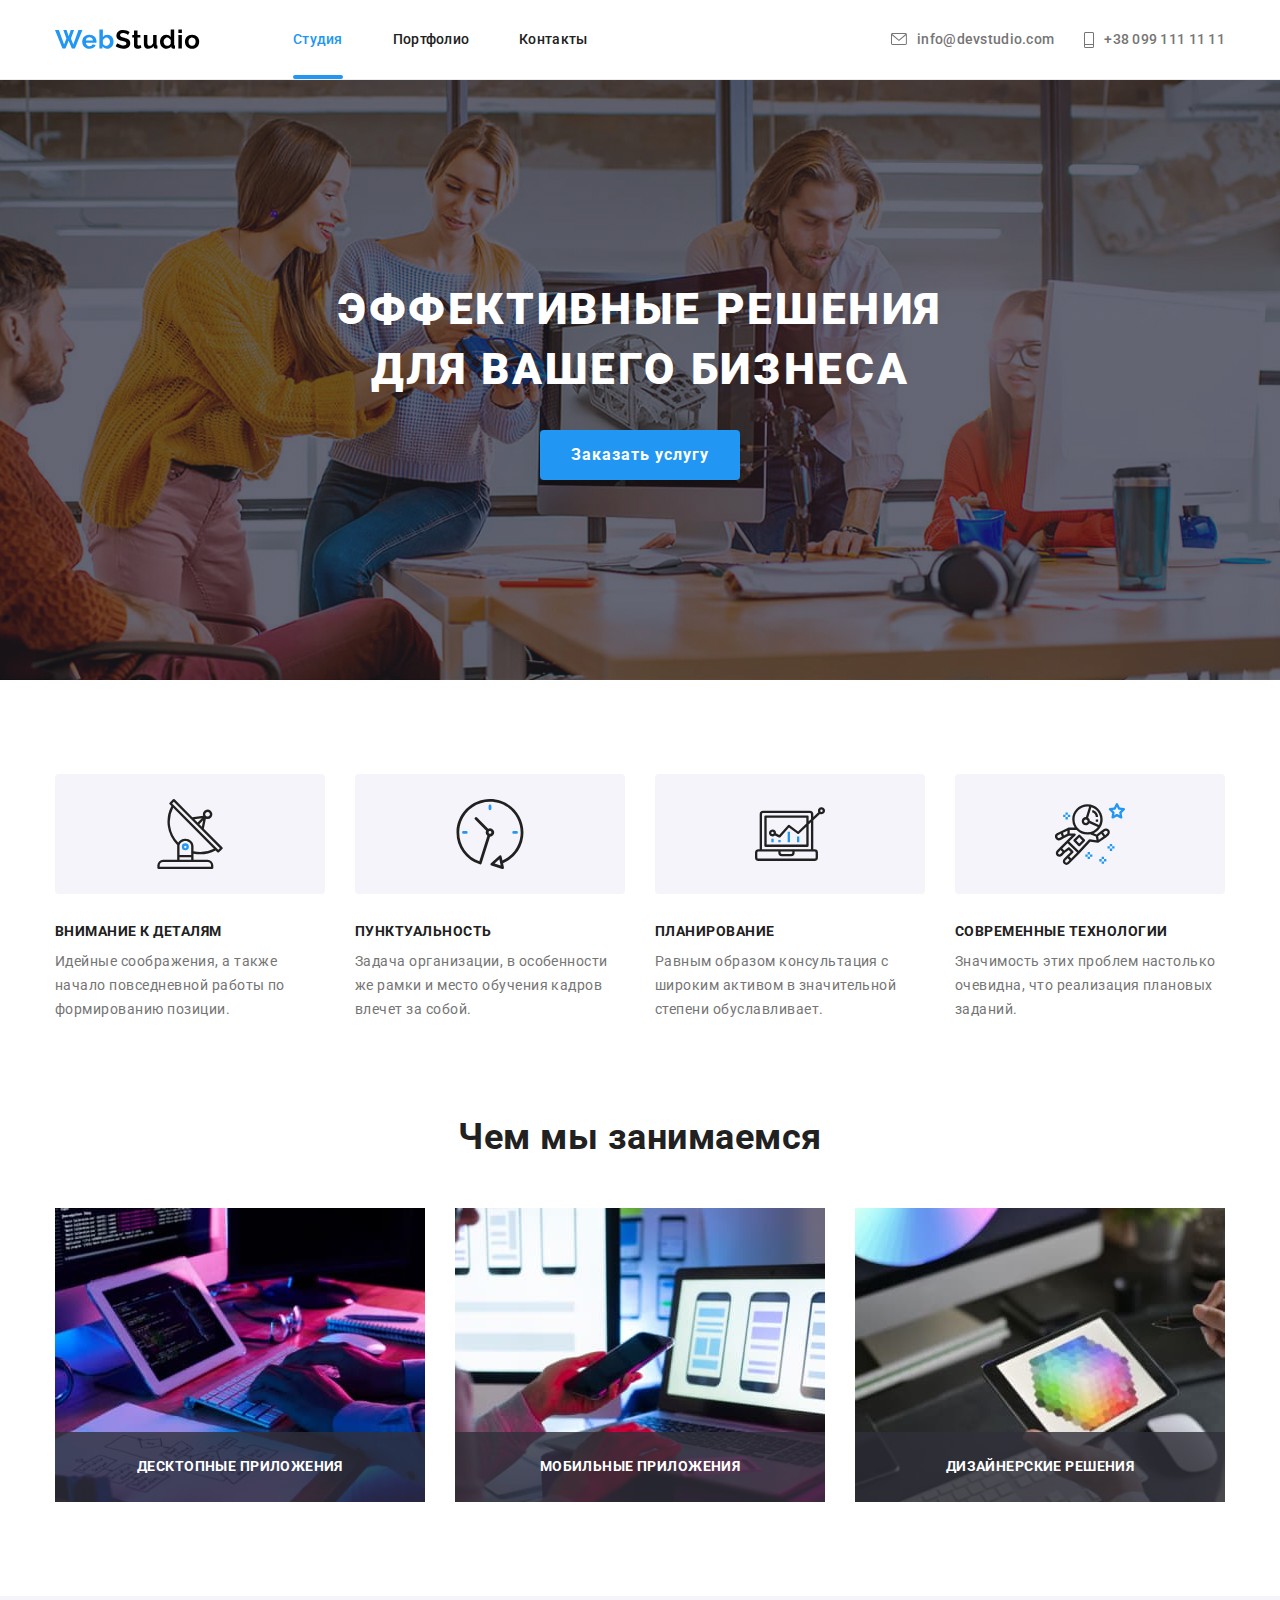
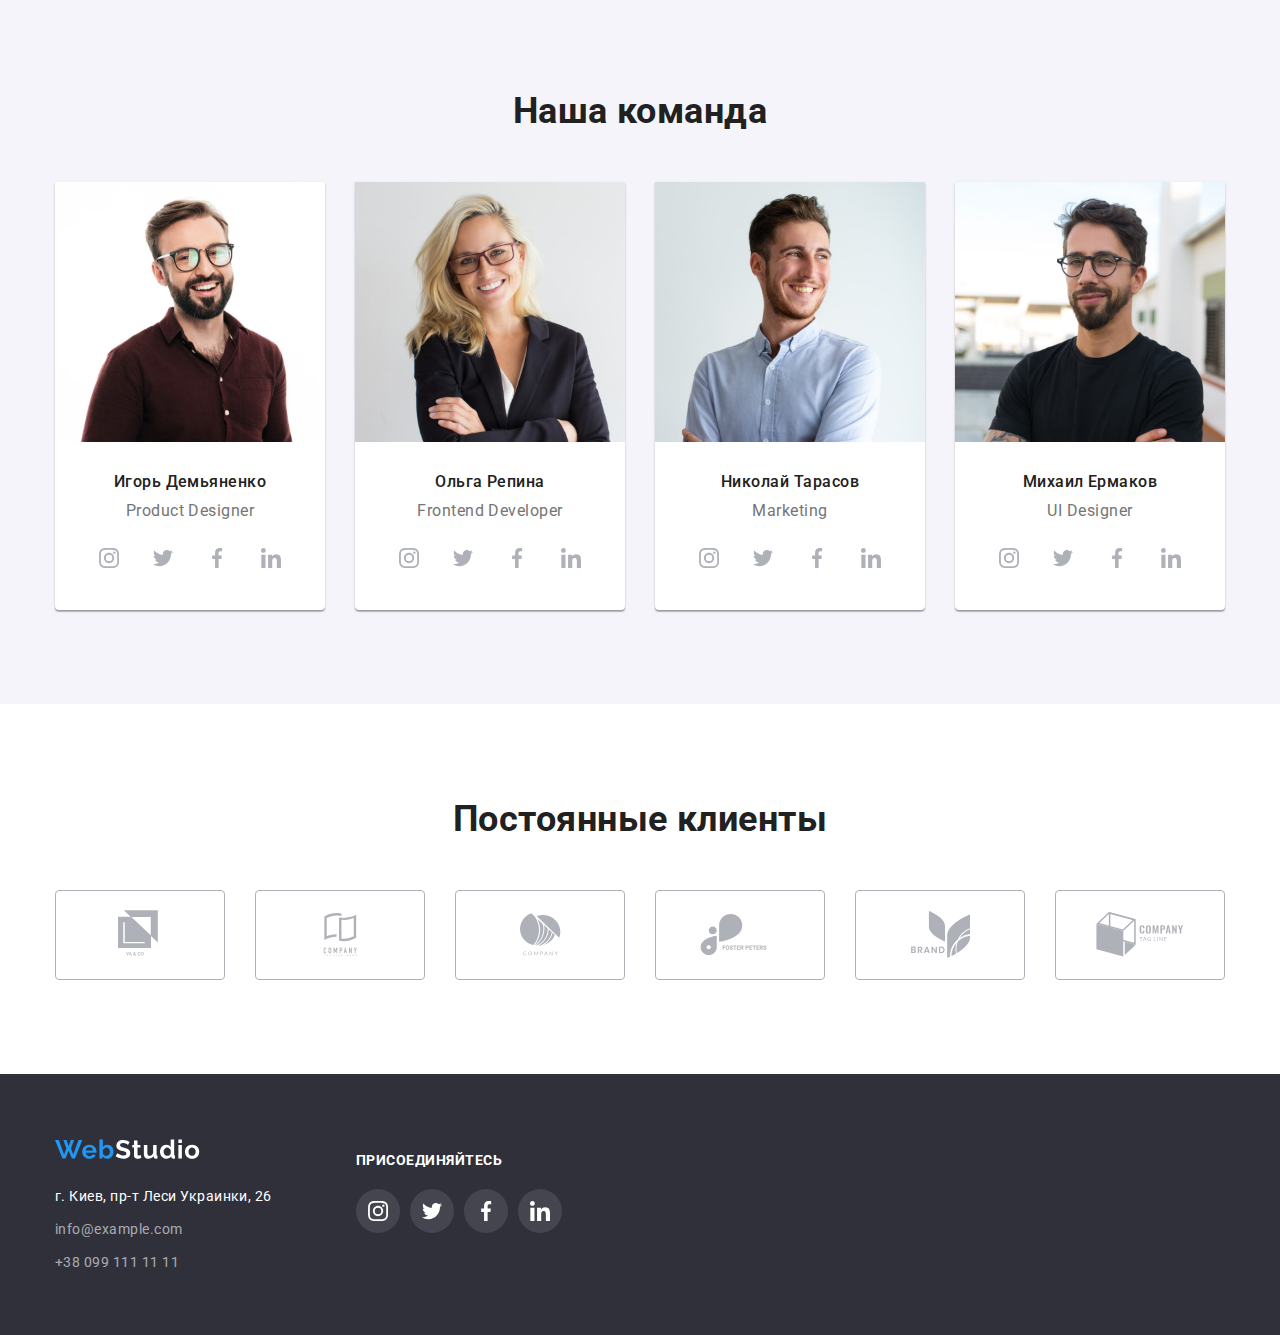
==== commit b2bf5c88: "маленький фикс" ====
--- a/index.html
+++ b/index.html
@@ -463,6 +463,7 @@
       </div>
     </footer>
   </main>
+  <!--/Footer-->
   <!--=================FORM====================-->
   <div class="backdrop is-hidden" data-modal>
     <div class="modal">
@@ -517,7 +518,7 @@
 
 
 
-  <!--=================FORM====================-->
+  <!--=================MODALFORM====================-->
   <script src="./JS/modal.js"></script>
 </body>
 
--- a/CSS/styles.css
+++ b/CSS/styles.css
@@ -650,7 +650,7 @@
 }
 
 /*===========/Portfolio=================*/
-/*===============MODAL WINDOW==============*/
+/*===============MODAL FORM==============*/
 .backdrop {
   position: fixed;
   z-index: 100;
@@ -663,12 +663,12 @@
     opacity var(--transition-delay-and-duration);
 }
 
-/*.backdrop.is-hidden {
-    opacity: 0;
-    visibility: hidden;
-    pointer-events: none;
-}
-*/
+.backdrop.is-hidden {
+  opacity: 0;
+  visibility: hidden;
+  pointer-events: none;
+}
+
 .modal {
   position: absolute;
   top: 50%;
@@ -813,4 +813,4 @@
   color: var(--acent-color);
 }
 
-/*====================FORM========================*/
+/*=================MODAL FORM========================*/
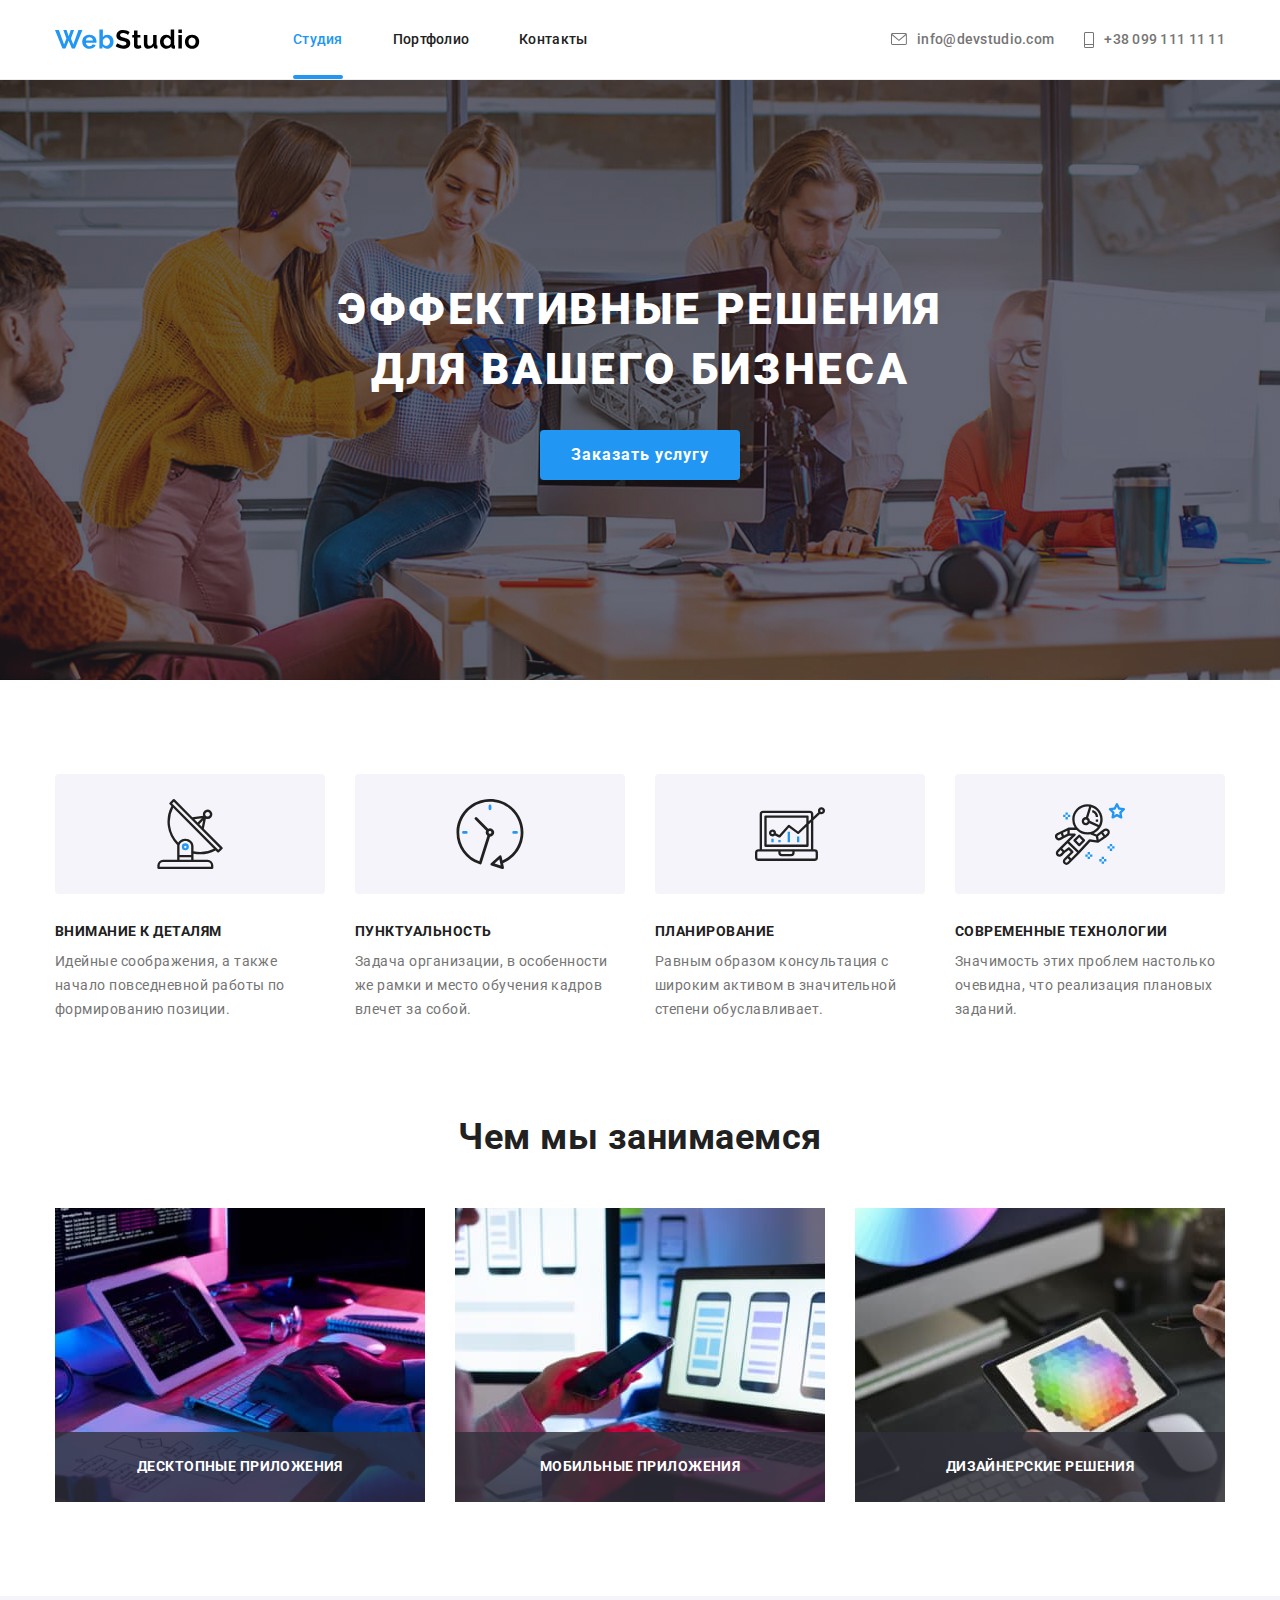
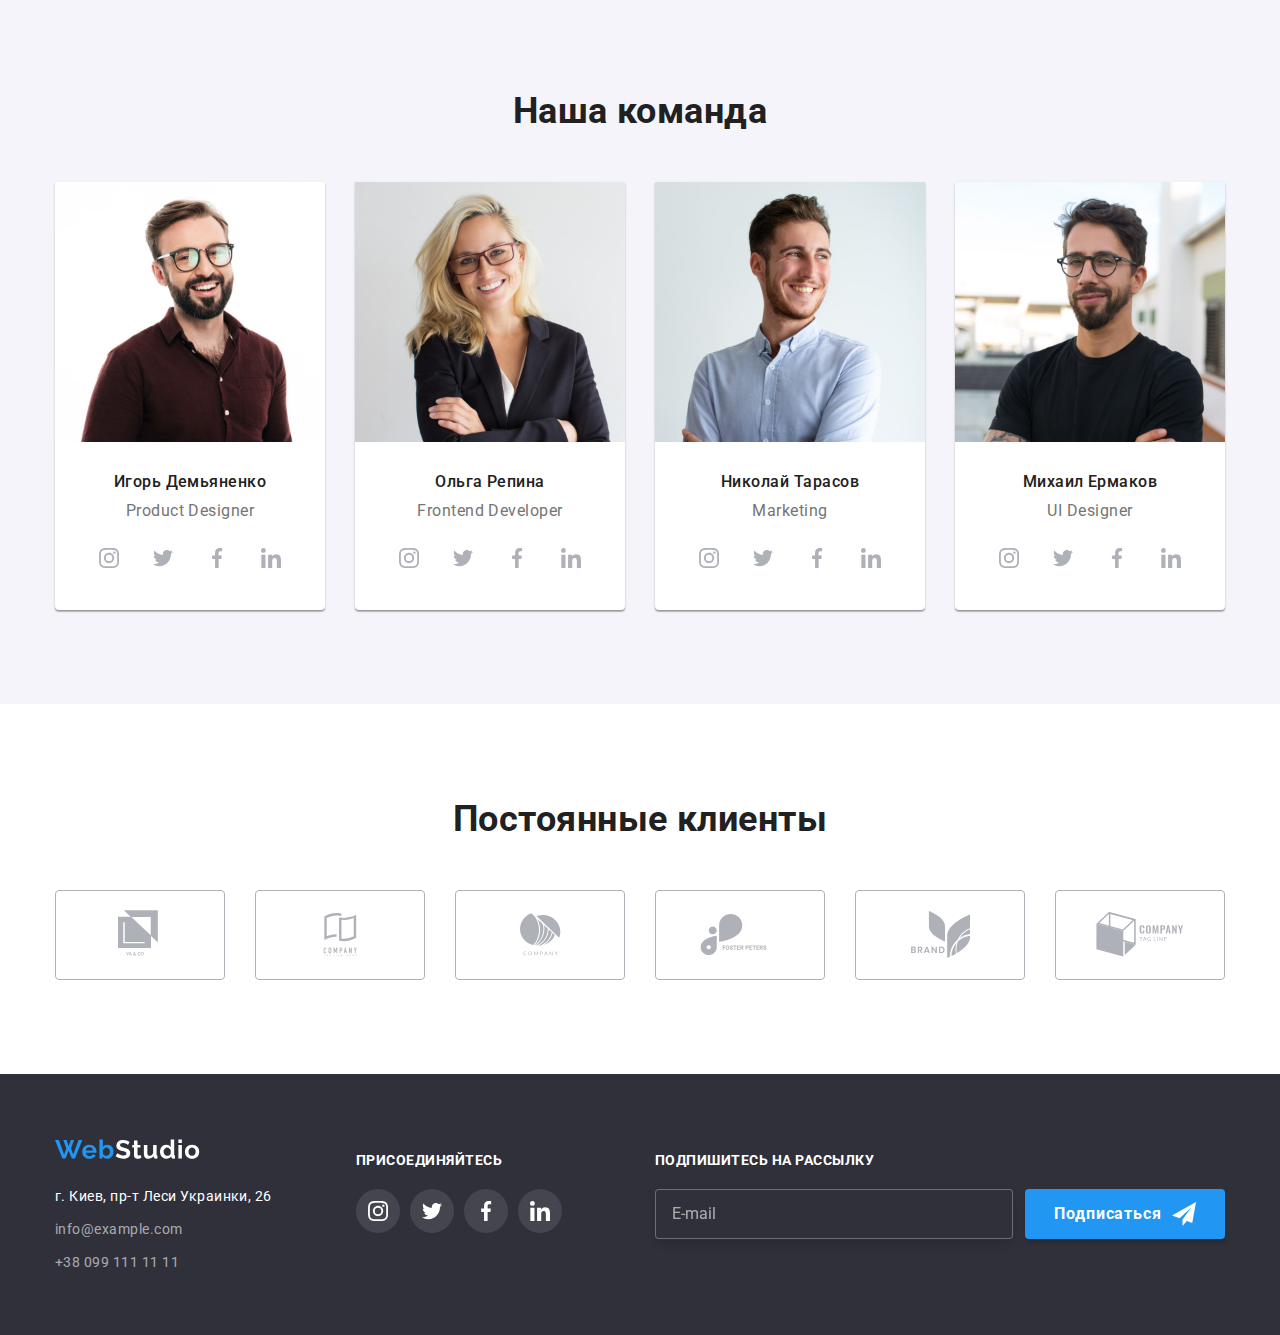
==== commit a8f613ae: "финиш" ====
--- a/index.html
+++ b/index.html
@@ -424,7 +424,6 @@
               <a class="social-list-link footer-social-list-link" href="">
                 <svg class="social-list-icon footer-social-list-icon" width="20" height="20">
                   <use href="./images/icons.svg#instagram">
-
                   </use>
                 </svg>
               </a>
@@ -433,7 +432,6 @@
               <a class="social-list-link footer-social-list-link" href="">
                 <svg class="social-list-icon footer-social-list-icon" width="20" height="20">
                   <use href="./images/icons.svg#twitter">
-
                   </use>
                 </svg>
               </a>
@@ -442,7 +440,6 @@
               <a class="social-list-link footer-social-list-link" href="">
                 <svg class="social-list-icon footer-social-list-icon" width="20" height="20">
                   <use href="./images/icons.svg#facebook">
-
                   </use>
                 </svg>
               </a>
@@ -451,15 +448,27 @@
               <a class="social-list-link footer-social-list-link" href="">
                 <svg class="social-list-icon footer-social-list-icon" width="20" height="20">
                   <use href="./images/icons.svg#linkedin">
-
                   </use>
                 </svg>
               </a>
             </li>
           </ul>
-
-
         </div>
+        <div>
+          <form>
+            <p class="footer-right-text">Подпишитесь на рассылку</p>
+            <div class="footer-form-wrapper">
+              <input type="email" class="footer-form-input" required placeholder="E-mail">
+
+              <button class="footer-btn modal-btn" type="submit">
+                <span>Подписаться</span><svg class="footer-icon-send" width="24" height="24">
+                  <use href="./images/icons.svg#icon_send"></use>
+                </svg></button>
+
+            </div>
+          </form>
+        </div>
+
       </div>
     </footer>
   </main>
@@ -472,9 +481,10 @@
           <use href="./images/icons.svg#close-modal"></use>
         </svg>
       </button>
-      <p class="modal-form-main-text">Оставьте свои данные, мы вам перезвоним</p>
+
 
       <form class="modal-form">
+        <p class="modal-form-main-text">Оставьте свои данные, мы вам перезвоним</p>
         <label class="modal-form-field">
           <span class="modal-form-input-description">Имя</span>
           <span class="modal-form-input-wrapper"><input type="text" name="user_name" class="modal-form-input" required
@@ -507,9 +517,9 @@
         <input type="checkbox" id="user-policy" name="user-policy" class="modal-form-check visually-hidden">
         <label for="user-policy" class="modal-form-check-discription">Соглашаюсь с рассылкой и принимаю&nbsp;
           <a class="user-policy-link" href="">Условия договора</a> </label>
-        <div class="modal-form-btn-wrapper">
-          <button type="submit" class="modal-form-submit modal-btn">Отправить</button>
-        </div>
+
+        <button type="submit" class="modal-form-submit modal-btn">Отправить</button>
+
 
       </form>
     </div>
--- a/CSS/styles.css
+++ b/CSS/styles.css
@@ -463,12 +463,13 @@
 
 .footer-container {
   display: flex;
-  column-gap: 70px;
+
   align-items: baseline;
 }
 
 .footer-left {
   min-width: 231px;
+  margin-right: 70px;
 }
 
 .footer-logo {
@@ -501,6 +502,9 @@
 .footer-link:hover,
 .footer-link:focus {
   color: var(--acent-color);
+}
+.footer-right {
+  margin-right: 93px;
 }
 
 .footer-right-text {
@@ -518,6 +522,38 @@
 
 .footer-social-list-icon {
   fill: var(--white-color);
+}
+.footer-form-wrapper {
+  display: flex;
+  align-items: baseline;
+  column-gap: 12px;
+}
+.footer-form-input {
+  font-size: 16px;
+  line-height: 1.25;
+  width: 358px;
+  height: 50px;
+  padding-right: 16px;
+  padding-left: 16px;
+  border: 1px solid rgba(255, 255, 255, 0.3);
+  filter: drop-shadow(0px 4px 4px rgba(0, 0, 0, 0.15));
+  border-radius: 4px;
+  background-color: var(--background-color);
+  color: var(--white-color);
+  transition: border-color var(--transition-delay-and-duration);
+}
+.footer-form-input:focus {
+  border-color: var(--acent-color);
+  outline: none;
+}
+.footer-form-input::placeholder {
+  color: rgba(255, 255, 255, 0.6);
+}
+.footer-btn {
+  display: flex;
+  justify-content: center;
+  align-items: center;
+  column-gap: 10px;
 }
 
 /*===========/Footer=================*/
@@ -668,7 +704,6 @@
   visibility: hidden;
   pointer-events: none;
 }
-
 .modal {
   position: absolute;
   top: 50%;
@@ -727,8 +762,8 @@
   border: 1px solid rgba(33, 33, 33, 0.2);
   border-radius: 4px;
   padding-left: 42px;
+  padding-right: 15px;
   font-size: 16px;
-
   transition: border-color var(--transition-delay-and-duration);
 }
 .modal-form-input:focus {
@@ -800,15 +835,19 @@
   border-radius: 2px;
   cursor: pointer;
   margin-right: 7px;
+  transition: background-color var(--transition-delay-and-duration),
+    border var(--transition-delay-and-duration);
+}
+.modal-form-check:focus + .modal-form-check-discription::before {
+  outline: 2px solid blue;
 }
 .modal-form-check:checked + .modal-form-check-discription::before {
   background-color: var(--acent-color);
   border: 2px solid var(--acent-color);
   background-image: url(/images/modal_form_user_policy_check.svg);
-}
-.modal-form-check:focus + .modal-form-check-discription::before {
-  outline: 1px solid var(--acent-color);
-}
+  outline: none;
+}
+
 .user-policy-link {
   color: var(--acent-color);
 }
